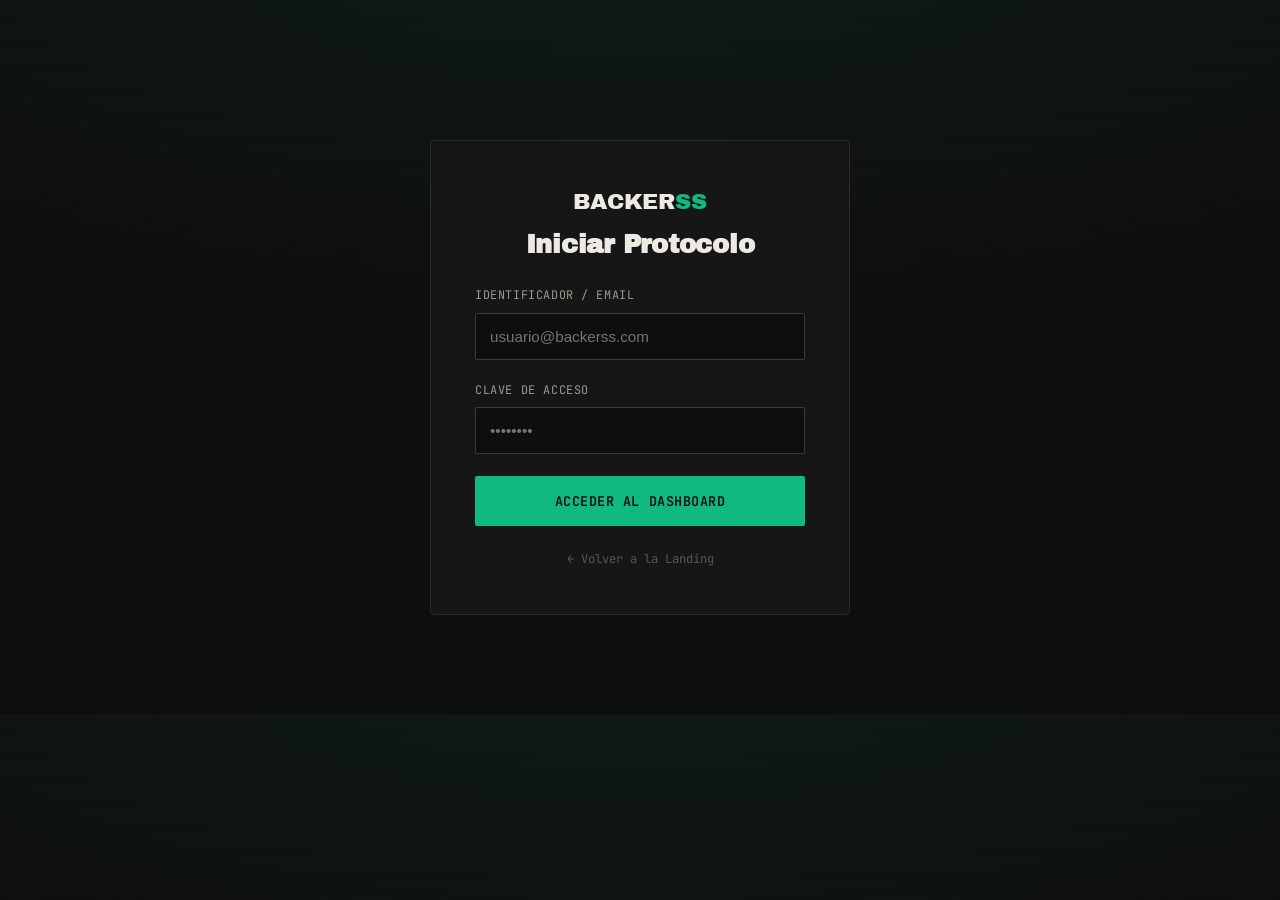
==== auth.html @ 14b5585e "Add files via upload" ====
<!DOCTYPE html>
<html lang="es">
<head>
<meta charset="UTF-8">
<meta name="viewport" content="width=device-width, initial-scale=1.0">
<title>Backerss — Iniciar Protocolo</title>
<link rel="preconnect" href="https://fonts.googleapis.com">
<link rel="preconnect" href="https://fonts.gstatic.com" crossorigin>
<link href="https://fonts.googleapis.com/css2?family=Archivo+Black&family=Archivo:wght@400;500;600;700;800&family=JetBrains+Mono:wght@400;500;600&display=swap" rel="stylesheet">
<link rel="stylesheet" href="styles.css">
</head>
<body>
  <section class="auth-section">
    <div class="auth-container">
      <div class="logo" style="font-size: 1.4rem; margin-bottom: 12px;">BACKER<span class="s">SS</span></div>
      <h2>Iniciar Protocolo</h2>
      <form action="dashboard.html" method="GET" onsubmit="return true;">
        <div class="input-group">
          <label>Identificador / Email</label>
          <input type="email" required placeholder="usuario@backerss.com">
        </div>
        <div class="input-group">
          <label>Clave de Acceso</label>
          <input type="password" required placeholder="••••••••">
        </div>
        <button type="submit" class="btn-primary" style="width: 100%; justify-content: center;">
          Acceder al Dashboard
        </button>
      </form>
      <div>
        <a href="index.html" class="auth-back">← Volver a la Landing</a>
      </div>
    </div>
  </section>
</body>
</html>
---- styles.css ----
/* Backerss Core Variables & UI System */
:root {
  --bg: #0E0E0F;
  --bg-raised: #161616;
  --paper: #161513;
  --ink: #EDEAE3;
  --ink-dim: #9C988D;
  --ink-faint: #5A5750;
  --green: #10B981;
  --green-dim: #064E3B;
  --gold: #C9A227;
  --gold-dim: #4D3F16;
  --line: #2A2926;
  --line-bright: #3D3B36;
}

* { margin: 0; padding: 0; box-sizing: border-box; }
html { scroll-behavior: smooth; }

body {
  background: var(--bg);
  background-image:
    radial-gradient(ellipse 80% 50% at 50% -10%, rgba(16,185,129,0.08), transparent),
    repeating-linear-gradient(0deg, rgba(255,255,255,0.012) 0px, rgba(255,255,255,0.012) 1px, transparent 1px, transparent 3px);
  color: var(--ink);
  font-family: 'Archivo', sans-serif;
  line-height: 1.5;
  overflow-x: hidden;
}

.mono {
  font-family: 'JetBrains Mono', monospace;
  letter-spacing: 0.02em;
}

.eyebrow {
  font-family: 'JetBrains Mono', monospace;
  font-size: 0.72rem;
  letter-spacing: 0.18em;
  text-transform: uppercase;
  color: var(--green);
  display: flex;
  align-items: center;
  gap: 0.6em;
}

.eyebrow::before {
  content: '';
  width: 6px;
  height: 6px;
  background: var(--green);
  border-radius: 50%;
  box-shadow: 0 0 8px var(--green);
  animation: pulse-dot 2s ease-in-out infinite;
}

@keyframes pulse-dot {
  0%, 100% { opacity: 1; }
  50% { opacity: 0.35; }
}

a, button { color: inherit; text-decoration: none; cursor: pointer; }
.wrap { max-width: 1080px; margin: 0 auto; padding: 0 28px; }

/* NAV */
nav {
  position: fixed;
  top: 0; left: 0; right: 0;
  z-index: 50;
  background: rgba(14,14,15,0.82);
  backdrop-filter: blur(10px);
  border-bottom: 1px solid var(--line);
}
nav .wrap {
  display: flex;
  align-items: center;
  justify-content: space-between;
  height: 64px;
}
.logo {
  font-family: 'Archivo Black', sans-serif;
  font-size: 1.05rem;
  letter-spacing: -0.01em;
}
.logo .s { color: var(--green); }
.nav-cta {
  font-family: 'JetBrains Mono', monospace;
  font-size: 0.74rem;
  letter-spacing: 0.04em;
  text-transform: uppercase;
  border: 1px solid var(--line-bright);
  padding: 9px 16px;
  border-radius: 2px;
  background: transparent;
  transition: all 0.2s ease;
}
.nav-cta:hover { border-color: var(--green); color: var(--green); }

/* HERO */
.hero { padding: 168px 0 110px; position: relative; overflow: hidden; }
#financeCanvas { position: absolute; top: 0; left: 0; width: 100%; height: 100%; z-index: 0; pointer-events: none; opacity: 0.55; }
.hero .wrap { position: relative; z-index: 1; }
.hero::after { content: ''; position: absolute; inset: 0; z-index: 0; background: linear-gradient(180deg, transparent 0%, transparent 60%, var(--bg) 100%); pointer-events: none; }
.hero-tag { margin-bottom: 28px; }

h1 { font-family: 'Archivo Black', sans-serif; font-size: clamp(2.6rem, 6.4vw, 4.6rem); line-height: 1.02; letter-spacing: -0.01em; max-width: 920px; }
h1 .strike { position: relative; color: var(--ink-faint); }
h1 .strike::after {
  content: ''; position: absolute; left: -2%; right: -2%; top: 52%; height: 3px; background: var(--green);
  transform: scaleX(0); transform-origin: left; animation: strike-in 0.6s ease-out 0.9s forwards;
}
@keyframes strike-in { to { transform: scaleX(1); } }
h1 .accent { color: var(--gold); }
.hero-sub { margin-top: 26px; font-size: 1.15rem; color: var(--ink-dim); max-width: 600px; line-height: 1.6; }
.hero-actions { margin-top: 42px; display: flex; align-items: center; gap: 24px; flex-wrap: wrap; }

.btn-primary {
  font-family: 'JetBrains Mono', monospace; font-size: 0.84rem; letter-spacing: 0.04em; text-transform: uppercase;
  background: var(--green); color: #0E0E0F; font-weight: 600; padding: 16px 28px; border-radius: 2px;
  display: inline-flex; align-items: center; gap: 10px; border: none; transition: all 0.2s ease;
  box-shadow: 0 0 0 0 rgba(16,185,129,0.4);
}
.btn-primary:hover { transform: translateY(-1px); box-shadow: 0 6px 20px rgba(16,185,129,0.25); }
.btn-primary svg { width: 14px; height: 14px; transition: transform 0.2s ease; }
.btn-primary:hover svg { transform: translateX(3px); }
.hero-meta { font-family: 'JetBrains Mono', monospace; font-size: 0.76rem; color: var(--ink-faint); letter-spacing: 0.02em; }

/* TICKER */
.ticker-band { border-top: 1px solid var(--line); border-bottom: 1px solid var(--line); background: var(--bg-raised); overflow: hidden; white-space: nowrap; padding: 13px 0; }
.ticker-track { display: inline-flex; animation: ticker 32s linear infinite; }
.ticker-track span { font-family: 'JetBrains Mono', monospace; font-size: 0.78rem; color: var(--ink-faint); letter-spacing: 0.05em; padding: 0 2.2em; text-transform: uppercase; }
.ticker-track span.hot { color: var(--green); }
.ticker-track span.gold-mk { color: var(--gold); }
@keyframes ticker { from { transform: translateX(0); } to { transform: translateX(-50%); } }

/* SECTION SHARED */
section { padding: 110px 0; }
.section-line { border-top: 1px solid var(--line); }
.eyebrow-block { margin-bottom: 22px; }
h2 { font-family: 'Archivo Black', sans-serif; font-size: clamp(1.8rem, 3.6vw, 2.6rem); line-height: 1.1; max-width: 760px; letter-spacing: -0.005em; }
.lede { margin-top: 20px; font-size: 1.05rem; color: var(--ink-dim); max-width: 640px; line-height: 1.7; }

/* MANIFIESTO */
.manifest-grid { margin-top: 64px; display: grid; grid-template-columns: 1fr 1fr; gap: 0; border: 1px solid var(--line); }
.manifest-col { padding: 40px; position: relative; }
.manifest-col + .manifest-col { border-left: 1px solid var(--line); }
.manifest-col.trap { background: linear-gradient(180deg, rgba(16,185,129,0.04), transparent); }
.manifest-col.freedom { background: linear-gradient(180deg, rgba(201,162,39,0.05), transparent); }
.manifest-label { font-family: 'JetBrains Mono', monospace; font-size: 0.7rem; letter-spacing: 0.16em; text-transform: uppercase; margin-bottom: 18px; display: block; }
.manifest-col.trap .manifest-label { color: var(--green); }
.manifest-col.freedom .manifest-label { color: var(--gold); }
.manifest-col p { font-size: 1.02rem; color: var(--ink); line-height: 1.65; }
.manifest-col p + p { margin-top: 16px; color: var(--ink-dim); }
.manifest-col .big-num {
  font-family: 'Archivo Black', sans-serif; font-size: 2.2rem; color: var(--ink-faint); margin-bottom: 4px;
  text-decoration: line-through; text-decoration-color: var(--green-dim); text-decoration-thickness: 3px;
}
.manifest-foot { margin-top: 36px; padding: 26px 32px; border: 1px solid var(--line-bright); background: var(--bg-raised); font-size: 1rem; color: var(--ink); line-height: 1.7; }
.manifest-foot strong { color: var(--gold); }

/* BAÑO DE REALIDAD */
.reality { background: var(--bg-raised); border-top: 1px solid var(--line); border-bottom: 1px solid var(--line); position: relative; }
.reality-inner { display: grid; grid-template-columns: 1.1fr 0.9fr; gap: 60px; align-items: center; }
.reality blockquote { font-family: 'Archivo Black', sans-serif; font-size: clamp(1.5rem, 2.6vw, 2.05rem); line-height: 1.32; letter-spacing: -0.005em; }
.reality blockquote .hot-q { color: var(--green); }
.reality-cap { margin-top: 28px; font-size: 1rem; color: var(--ink-dim); line-height: 1.65; border-left: 2px solid var(--gold); padding-left: 18px; }
.reality-side { font-family: 'JetBrains Mono', monospace; font-size: 0.78rem; color: var(--ink-faint); border: 1px solid var(--line-bright); padding: 26px; line-height: 1.9; }
.reality-side .row { display: flex; justify-content: space-between; padding: 8px 0; border-bottom: 1px dashed var(--line); }
.reality-side .row:last-child { border-bottom: none; }
.reality-side .row span:last-child { color: var(--ink); }
.reality-side .row.flag span:last-child { color: var(--green); }

/* CURIOSITY HOOK */
.hook { text-align: center; }
.hook h2 { margin: 0 auto; max-width: 720px; }
.hook .lede { margin: 20px auto 0; text-align: center; }
.flow-visual { margin: 70px auto 0; max-width: 760px; position: relative; height: 96px; }
.flow-track { position: absolute; top: 50%; left: 0; right: 0; height: 2px; background: var(--line-bright); transform: translateY(-50%); }
.flow-fill { position: absolute; top: 50%; left: 0; height: 2px; background: linear-gradient(90deg, var(--green), var(--gold)); transform: translateY(-50%); width: 0%; animation: fill-flow 3.4s ease-in-out infinite; }
@keyframes fill-flow { 0% { width: 0%; } 35% { width: 100%; } 65% { width: 100%; } 100% { width: 0%; } }
.flow-node { position: absolute; top: 50%; transform: translate(-50%, -50%); width: 14px; height: 14px; border-radius: 50%; background: var(--bg); border: 2px solid var(--line-bright); z-index: 2; }
.flow-node.n1 { left: 4%; border-color: var(--green); }
.flow-node.n2 { left: 50%; border-color: var(--gold); }
.flow-node.n3 { left: 96%; border-color: var(--gold); }
.flow-label { position: absolute; top: calc(50% + 22px); transform: translateX(-50%); font-family: 'JetBrains Mono', monospace; font-size: 0.72rem; color: var(--ink-faint); white-space: nowrap; }
.flow-label.l1 { left: 4%; }
.flow-label.l2 { left: 50%; }
.flow-label.l3 { left: 96%; }
.hook-note { margin-top: 56px; font-family: 'JetBrains Mono', monospace; font-size: 0.82rem; color: var(--ink-faint); max-width: 480px; margin-left: auto; margin-right: auto; line-height: 1.8; }
.hook-note .reveal-tag { color: var(--green); border: 1px solid var(--green-dim); padding: 2px 8px; border-radius: 2px; font-size: 0.72rem; margin-right: 8px; }

/* CICLOS */
.ciclos-head { text-align: left; }
.ciclos { margin-top: 60px; display: flex; flex-direction: column; }
.ciclo { display: grid; grid-template-columns: 90px 1fr auto; gap: 32px; align-items: start; padding: 38px 0; border-top: 1px solid var(--line); position: relative; }
.ciclo:last-child { border-bottom: 1px solid var(--line); }
.ciclo-num { font-family: 'Archivo Black', sans-serif; font-size: 2.6rem; color: var(--line-bright); line-height: 1; }
.ciclo.is-active .ciclo-num { color: var(--green); }
.ciclo-body h3 { font-family: 'Archivo', sans-serif; font-weight: 800; font-size: 1.32rem; letter-spacing: -0.005em; }
.ciclo-body p { margin-top: 10px; color: var(--ink-dim); font-size: 0.98rem; line-height: 1.65; max-width: 480px; }
.ciclo-status { text-align: right; align-self: center; }
.status-pill { font-family: 'JetBrains Mono', monospace; font-size: 0.7rem; letter-spacing: 0.08em; text-transform: uppercase; padding: 6px 12px; border-radius: 2px; white-space: nowrap; display: inline-block; }
.status-pill.entry { background: rgba(16,185,129,0.12); color: var(--green); border: 1px solid var(--green-dim); }
.status-pill.locked { background: rgba(201,162,39,0.08); color: var(--gold); border: 1px solid var(--gold-dim); }

/* FINAL CTA */
.final-cta { text-align: center; background: var(--bg-raised); border-top: 1px solid var(--line); position: relative; overflow: hidden; }
.final-cta::before { content: ''; position: absolute; top: -50%; left: 50%; width: 800px; height: 800px; background: radial-gradient(circle, rgba(16,185,129,0.10), transparent 70%); transform: translateX(-50%); pointer-events: none; }
.final-cta .wrap { position: relative; z-index: 1; }
.final-cta h2 { margin: 0 auto; max-width: 620px; }
.final-cta .lede { margin: 18px auto 0; text-align: center; }
.final-cta .hero-actions { justify-content: center; margin-top: 40px; }

/* AUTHENTICATION */
.auth-section { padding: 140px 0 100px; }
.auth-container { max-width: 420px; margin: 0 auto; background: var(--bg-raised); border: 1px solid var(--line); padding: 44px; border-radius: 4px; text-align: center; }
.auth-container h2 { font-family: 'Archivo Black', sans-serif; font-size: 1.6rem; margin-bottom: 28px; letter-spacing: -0.01em; }
.input-group { margin-bottom: 22px; text-align: left; }
.input-group label { display: block; font-family: 'JetBrains Mono', monospace; font-size: 0.74rem; color: var(--ink-dim); margin-bottom: 8px; text-transform: uppercase; letter-spacing: 0.05em; }
.input-group input { width: 100%; padding: 14px; background: var(--bg); border: 1px solid var(--line-bright); border-radius: 2px; color: var(--ink); font-size: 0.95rem; }
.input-group input:focus { border-color: var(--green); outline: none; }
.auth-back { font-family: 'JetBrains Mono', monospace; font-size: 0.76rem; color: var(--ink-faint); margin-top: 24px; display: inline-block; background: transparent; border: none; transition: color 0.2s; }
.auth-back:hover { color: var(--green); }

/* APP DASHBOARD MÓVIL */
.app-layout { max-width: 440px; margin: 40px auto; background: #09090A; min-height: 840px; border: 1px solid var(--line-bright); border-radius: 8px; padding-bottom: 80px; position: relative; box-shadow: 0 24px 70px rgba(0,0,0,0.8); overflow: hidden; }
.app-header { background: var(--bg-raised); padding: 18px 24px; border-bottom: 1px solid var(--line); display: flex; justify-content: space-between; align-items: center; }
.timer-banner { background: rgba(16,185,129,0.06); border-bottom: 1px solid rgba(16,185,129,0.15); padding: 11px; text-align: center; font-family: 'JetBrains Mono', monospace; font-size: 0.74rem; font-weight: bold; color: var(--green); letter-spacing: 0.04em; }
.app-content { padding: 24px; }
.motor-container { display: flex; flex-direction: column; align-items: center; margin: 24px 0; }
.motor-outer { width: 170px; height: 170px; border-radius: 50%; border: 2px dashed var(--gold); display: flex; justify-content: center; align-items: center; position: relative; animation: spin 25s linear infinite; }
.motor-inner { width: 134px; height: 134px; border-radius: 50%; background: var(--bg-raised); border: 1px solid var(--line-bright); display: flex; justify-content: center; align-items: center; position: absolute; animation: reverse-spin 25s linear infinite; }
.motor-number { font-family: 'Archivo Black', sans-serif; font-size: 3.2rem; color: var(--ink); text-shadow: 0 0 20px rgba(201,162,39,0.4); }
@keyframes spin { from { transform: rotate(0deg); } to { transform: rotate(360deg); } }
@keyframes reverse-spin { from { transform: rotate(360deg); } to { transform: rotate(0deg); } }

.constelacion { background: var(--bg-raised); border: 1px solid var(--line); border-radius: 4px; padding: 22px; margin-top: 24px; }
.constelacion-header { display: flex; justify-content: space-between; font-family: 'JetBrains Mono', monospace; font-size: 0.76rem; margin-bottom: 18px; color: var(--ink-dim); }
.backers-grid { display: flex; flex-wrap: wrap; gap: 12px; min-height: 48px; align-items: center; }
.backer-bubble { width: 44px; height: 44px; border-radius: 50%; background: var(--bg); border: 2px solid var(--gold); display: flex; justify-content: center; align-items: center; font-family: 'JetBrains Mono', monospace; font-weight: bold; font-size: 0.82rem; color: var(--gold); animation: pulse-bubble 1.5s ease-out; }
@keyframes pulse-bubble { 0% { transform: scale(0.6); border-color: var(--green); } 100% { transform: scale(1); border-color: var(--gold); } }

.nav-bar { position: absolute; bottom: 0; left: 0; right: 0; background: var(--bg-raised); border-top: 1px solid var(--line); display: flex; justify-content: space-around; padding: 12px 0; z-index: 10; }
.nav-item { color: var(--ink-faint); display: flex; flex-direction: column; align-items: center; font-size: 0.72rem; font-family: 'JetBrains Mono', monospace; background: none; border: none; outline: none; }
.nav-item.active { color: var(--gold); }
.nav-item svg { margin-bottom: 4px; width: 18px; height: 18px; }

.vaca-box { background: var(--bg-raised); border: 1px solid var(--line); padding: 26px; border-radius: 4px; margin-bottom: 22px; text-align: center; }
.vaca-amount { font-family: 'Archivo Black', sans-serif; font-size: 2.2rem; margin: 10px 0; color: var(--ink); }
.feed-item { display: flex; justify-content: space-between; padding: 14px 4px; border-bottom: 1px dashed var(--line); font-family: 'JetBrains Mono', monospace; font-size: 0.8rem; }
.feed-item .amount { font-weight: bold; color: var(--gold); }
.tool-card { background: var(--bg-raised); border: 1px solid var(--line); padding: 20px; border-radius: 4px; margin-bottom: 16px; }
.tool-card h4 { font-family: 'Archivo', sans-serif; font-weight: 700; font-size: 1.05rem; display: flex; align-items: center; gap: 8px; }
.code-box { background: var(--bg); padding: 12px; border-radius: 2px; font-family: 'JetBrains Mono', monospace; font-size: 0.78rem; border: 1px solid var(--line); margin: 12px 0; max-height: 110px; overflow-y: auto; white-space: pre-wrap; color: var(--ink-dim); }

footer { padding: 36px 0; border-top: 1px solid var(--line); }
footer .wrap { display: flex; justify-content: space-between; align-items: center; flex-wrap: wrap; gap: 12px; }
footer .mono { font-size: 0.74rem; color: var(--ink-faint); }

@media (max-width: 760px) {
  .manifest-grid { grid-template-columns: 1fr; }
  .manifest-col + .manifest-col { border-left: none; border-top: 1px solid var(--line); }
  .reality-inner { grid-template-columns: 1fr; gap: 40px; }
  .ciclo { grid-template-columns: 56px 1fr; }
  .ciclo-status { grid-column: 1 / -1; text-align: left; margin-top: 4px; }
  .ciclo-num { font-size: 1.9rem; }
  section { padding: 76px 0; }
  .hero { padding: 130px 0 70px; }
  .flow-visual { display: none; }
  .app-layout { margin: 10px auto; border-radius: 0; border: none; }
}
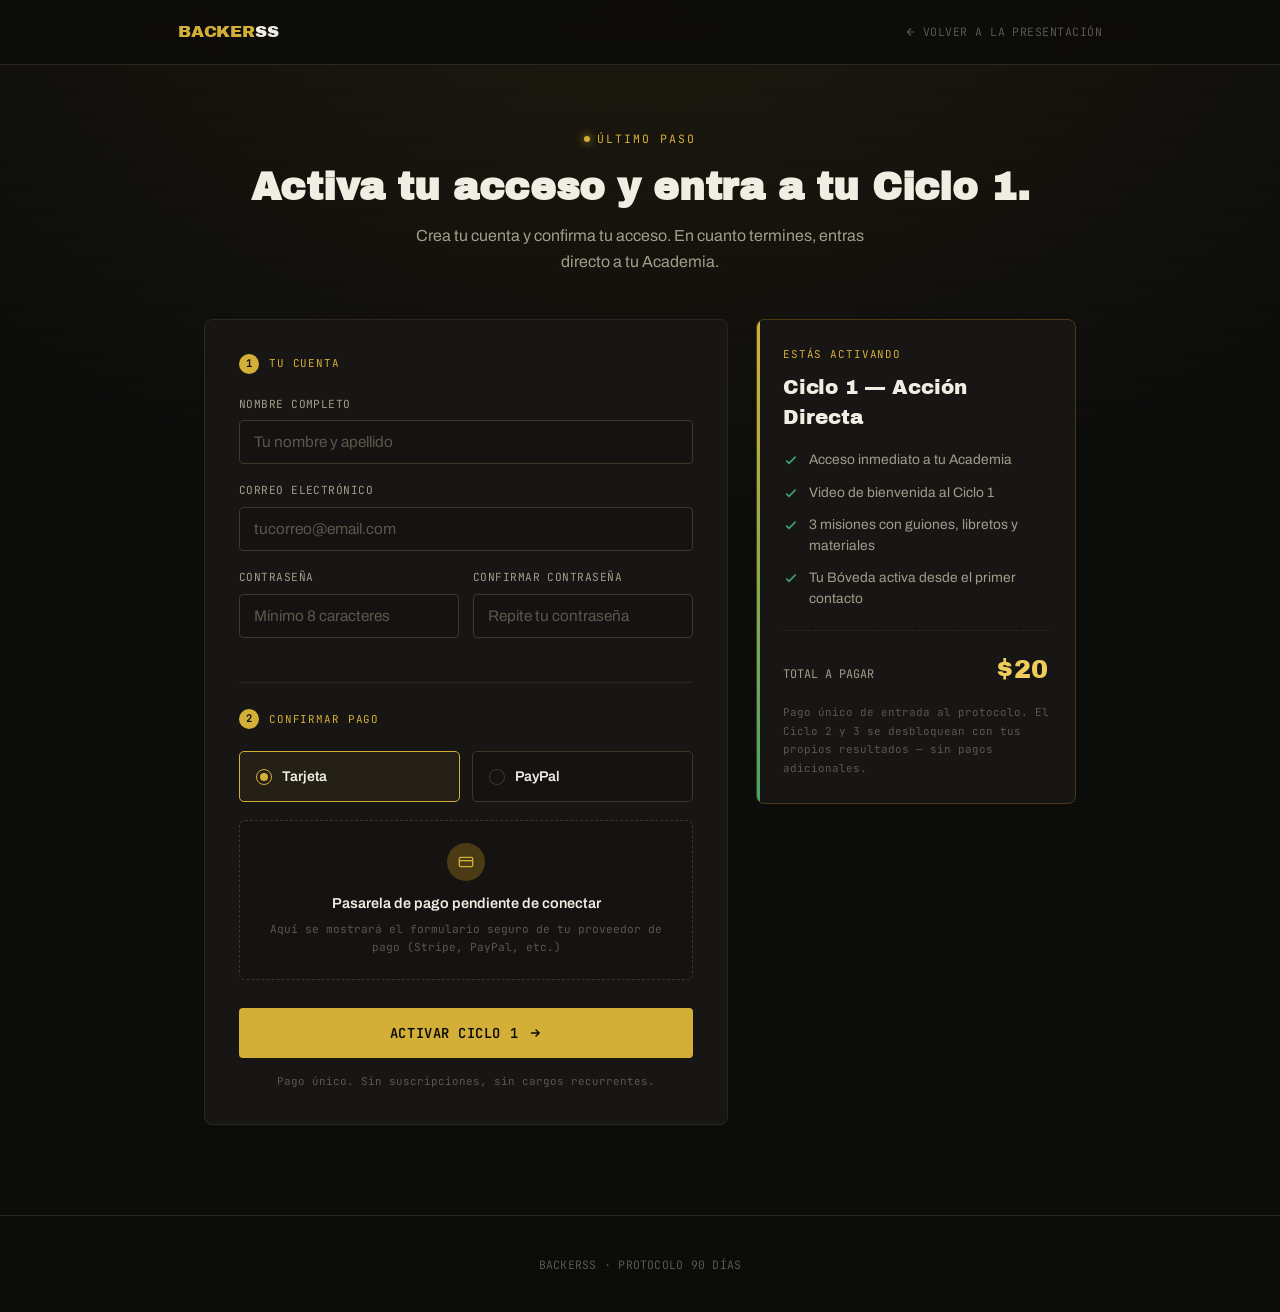
==== commit 82ab6954: "Update auth.html" ====
--- a/auth.html
+++ b/auth.html
@@ -3,34 +3,521 @@
 <head>
 <meta charset="UTF-8">
 <meta name="viewport" content="width=device-width, initial-scale=1.0">
-<title>Backerss — Iniciar Protocolo</title>
+<title>Backerss — Activar Ciclo 1</title>
 <link rel="preconnect" href="https://fonts.googleapis.com">
 <link rel="preconnect" href="https://fonts.gstatic.com" crossorigin>
 <link href="https://fonts.googleapis.com/css2?family=Archivo+Black&family=Archivo:wght@400;500;600;700;800&family=JetBrains+Mono:wght@400;500;600&display=swap" rel="stylesheet">
-<link rel="stylesheet" href="styles.css">
+<style>
+  :root {
+    --bg: #0B0B0A;
+    --bg-raised: #141312;
+    --bg-card: #171614;
+    --ink: #F1EDE2;
+    --ink-dim: #A39C8A;
+    --ink-faint: #5C574A;
+    --gold: #D4AF37;
+    --gold-bright: #F0CC5B;
+    --gold-dim: #4A3B14;
+    --green: #3FA66A;
+    --green-dim: #1E4A30;
+    --red: #C0463C;
+    --line: #2A2722;
+    --line-bright: #3D3829;
+  }
+
+  * { margin: 0; padding: 0; box-sizing: border-box; }
+
+  body {
+    background: var(--bg);
+    background-image:
+      radial-gradient(ellipse 70% 45% at 50% -5%, rgba(212,175,55,0.09), transparent),
+      repeating-linear-gradient(0deg, rgba(255,255,255,0.012) 0px, rgba(255,255,255,0.012) 1px, transparent 1px, transparent 3px);
+    color: var(--ink);
+    font-family: 'Archivo', sans-serif;
+    line-height: 1.5;
+    min-height: 100vh;
+  }
+
+  .mono { font-family: 'JetBrains Mono', monospace; letter-spacing: 0.02em; }
+  a { color: inherit; text-decoration: none; }
+  button, input { font-family: inherit; }
+
+  /* ---------- NAV ---------- */
+  nav {
+    position: fixed; top: 0; left: 0; right: 0; z-index: 50;
+    background: rgba(11,11,10,0.85);
+    backdrop-filter: blur(10px);
+    border-bottom: 1px solid var(--line);
+  }
+  nav .wrap {
+    max-width: 980px; margin: 0 auto; padding: 0 28px;
+    display: flex; align-items: center; justify-content: space-between; height: 64px;
+  }
+  .logo { font-family: 'Archivo Black', sans-serif; font-size: 1.05rem; letter-spacing: -0.01em; color: var(--gold); }
+  .logo .s { color: var(--ink); }
+  .nav-back {
+    font-family: 'JetBrains Mono', monospace;
+    font-size: 0.72rem; letter-spacing: 0.04em; text-transform: uppercase;
+    color: var(--ink-faint);
+    display: flex; align-items: center; gap: 6px;
+    transition: color 0.2s ease;
+  }
+  .nav-back:hover { color: var(--gold); }
+  .nav-back svg { width: 12px; height: 12px; }
+
+  /* ---------- MAIN LAYOUT ---------- */
+  main {
+    max-width: 920px;
+    margin: 0 auto;
+    padding: 130px 24px 90px;
+  }
+
+  .page-head { text-align: center; margin-bottom: 44px; }
+  .eyebrow {
+    font-family: 'JetBrains Mono', monospace;
+    font-size: 0.72rem; letter-spacing: 0.18em; text-transform: uppercase;
+    color: var(--gold);
+    display: flex; align-items: center; justify-content: center; gap: 0.6em;
+    margin-bottom: 18px;
+  }
+  .eyebrow::before {
+    content: ''; width: 6px; height: 6px; background: var(--gold); border-radius: 50%;
+    box-shadow: 0 0 8px var(--gold); animation: pulse-dot 2s ease-in-out infinite;
+  }
+  @keyframes pulse-dot { 0%, 100% { opacity: 1; } 50% { opacity: 0.35; } }
+
+  h1 {
+    font-family: 'Archivo Black', sans-serif;
+    font-size: clamp(1.7rem, 3.6vw, 2.4rem);
+    line-height: 1.15;
+    letter-spacing: -0.005em;
+  }
+  .page-sub { margin-top: 14px; color: var(--ink-dim); font-size: 1rem; max-width: 480px; margin-left: auto; margin-right: auto; line-height: 1.6; }
+
+  /* ---------- LAYOUT GRID ---------- */
+  .auth-grid {
+    display: grid;
+    grid-template-columns: 1fr 320px;
+    gap: 28px;
+    align-items: start;
+  }
+
+  /* ---------- FORM CARD ---------- */
+  .form-card {
+    background: var(--bg-card);
+    border: 1px solid var(--line);
+    border-radius: 8px;
+    padding: 34px;
+  }
+
+  .step-label {
+    font-family: 'JetBrains Mono', monospace;
+    font-size: 0.68rem;
+    color: var(--gold);
+    text-transform: uppercase;
+    letter-spacing: 0.08em;
+    display: flex;
+    align-items: center;
+    gap: 10px;
+    margin-bottom: 22px;
+  }
+  .step-label .num {
+    width: 20px; height: 20px;
+    border-radius: 50%;
+    background: var(--gold);
+    color: #0B0B0A;
+    display: flex; align-items: center; justify-content: center;
+    font-weight: 700;
+    font-size: 0.66rem;
+  }
+
+  .field-group { margin-bottom: 18px; }
+  .field-label {
+    display: block;
+    font-family: 'JetBrains Mono', monospace;
+    font-size: 0.7rem;
+    color: var(--ink-dim);
+    text-transform: uppercase;
+    letter-spacing: 0.04em;
+    margin-bottom: 8px;
+  }
+  .field-input {
+    width: 100%;
+    background: var(--bg-raised);
+    border: 1px solid var(--line-bright);
+    border-radius: 4px;
+    padding: 13px 14px;
+    color: var(--ink);
+    font-size: 0.96rem;
+    transition: border-color 0.2s ease;
+  }
+  .field-input::placeholder { color: var(--ink-faint); }
+  .field-input:focus {
+    outline: none;
+    border-color: var(--gold);
+  }
+  .field-input.invalid { border-color: var(--red); }
+  .field-hint {
+    margin-top: 6px;
+    font-family: 'JetBrains Mono', monospace;
+    font-size: 0.68rem;
+    color: var(--ink-faint);
+  }
+  .field-hint.error { color: var(--red); }
+
+  .field-row { display: grid; grid-template-columns: 1fr 1fr; gap: 14px; }
+
+  .divider-soft {
+    margin: 26px 0;
+    border-top: 1px solid var(--line);
+  }
+
+  /* ---------- PAYMENT BLOCK ---------- */
+  .pay-options {
+    display: grid;
+    grid-template-columns: 1fr 1fr;
+    gap: 12px;
+    margin-bottom: 18px;
+  }
+  .pay-option {
+    border: 1px solid var(--line-bright);
+    background: var(--bg-raised);
+    border-radius: 5px;
+    padding: 14px 16px;
+    cursor: pointer;
+    transition: all 0.18s ease;
+    display: flex;
+    align-items: center;
+    gap: 10px;
+  }
+  .pay-option.is-selected {
+    border-color: var(--gold);
+    background: rgba(212,175,55,0.07);
+  }
+  .pay-option .po-dot {
+    width: 16px; height: 16px;
+    border-radius: 50%;
+    border: 1.5px solid var(--line-bright);
+    flex-shrink: 0;
+    position: relative;
+  }
+  .pay-option.is-selected .po-dot { border-color: var(--gold); }
+  .pay-option.is-selected .po-dot::after {
+    content: '';
+    position: absolute;
+    inset: 3px;
+    border-radius: 50%;
+    background: var(--gold);
+  }
+  .po-label { font-size: 0.88rem; font-weight: 600; }
+
+  .pay-placeholder {
+    border: 1px dashed var(--line-bright);
+    background: var(--bg-raised);
+    border-radius: 6px;
+    padding: 22px;
+    text-align: center;
+  }
+  .pay-placeholder .pp-icon {
+    width: 38px; height: 38px;
+    border-radius: 50%;
+    background: var(--gold-dim);
+    display: flex; align-items: center; justify-content: center;
+    margin: 0 auto 12px;
+  }
+  .pay-placeholder .pp-icon svg { width: 16px; height: 16px; color: var(--gold); }
+  .pay-placeholder .pp-title { font-size: 0.9rem; font-weight: 600; color: var(--ink); }
+  .pay-placeholder .pp-sub { margin-top: 6px; font-family: 'JetBrains Mono', monospace; font-size: 0.7rem; color: var(--ink-faint); line-height: 1.6; }
+
+  /* ---------- SUBMIT ---------- */
+  .form-foot {
+    margin-top: 28px;
+  }
+  .btn-submit {
+    width: 100%;
+    font-family: 'JetBrains Mono', monospace;
+    font-size: 0.86rem; letter-spacing: 0.04em; text-transform: uppercase;
+    background: var(--gold);
+    color: #0B0B0A;
+    font-weight: 600;
+    padding: 16px 0;
+    border-radius: 4px;
+    border: none;
+    cursor: pointer;
+    display: flex; align-items: center; justify-content: center; gap: 10px;
+    transition: all 0.2s ease;
+  }
+  .btn-submit:hover { transform: translateY(-1px); box-shadow: 0 8px 24px rgba(212,175,55,0.25); }
+  .btn-submit svg { width: 14px; height: 14px; }
+
+  .form-fine {
+    margin-top: 14px;
+    text-align: center;
+    font-family: 'JetBrains Mono', monospace;
+    font-size: 0.68rem;
+    color: var(--ink-faint);
+    line-height: 1.7;
+  }
+
+  /* ---------- SUMMARY SIDEBAR ---------- */
+  .summary-card {
+    background: var(--bg-card);
+    border: 1px solid var(--gold-dim);
+    border-radius: 8px;
+    padding: 26px;
+    position: relative;
+    overflow: hidden;
+  }
+  .summary-card::before {
+    content: '';
+    position: absolute; top: 0; left: 0; bottom: 0; width: 3px;
+    background: linear-gradient(180deg, var(--gold), var(--green));
+  }
+  .summary-tag {
+    font-family: 'JetBrains Mono', monospace;
+    font-size: 0.68rem;
+    color: var(--gold);
+    text-transform: uppercase;
+    letter-spacing: 0.08em;
+  }
+  .summary-title {
+    margin-top: 10px;
+    font-family: 'Archivo Black', sans-serif;
+    font-size: 1.25rem;
+  }
+  .summary-list { margin-top: 18px; display: flex; flex-direction: column; gap: 12px; }
+  .summary-item { display: flex; align-items: flex-start; gap: 10px; }
+  .si-icon {
+    width: 16px; height: 16px;
+    color: var(--green);
+    flex-shrink: 0;
+    margin-top: 2px;
+  }
+  .si-text { font-size: 0.86rem; color: var(--ink-dim); line-height: 1.5; }
+
+  .summary-divider { margin: 20px 0; border-top: 1px dashed var(--line); }
+
+  .summary-price-row {
+    display: flex;
+    align-items: baseline;
+    justify-content: space-between;
+  }
+  .sp-label { font-family: 'JetBrains Mono', monospace; font-size: 0.74rem; color: var(--ink-dim); text-transform: uppercase; }
+  .sp-amount { font-family: 'Archivo Black', sans-serif; font-size: 1.6rem; color: var(--gold-bright); }
+
+  .summary-note {
+    margin-top: 14px;
+    font-family: 'JetBrains Mono', monospace;
+    font-size: 0.68rem;
+    color: var(--ink-faint);
+    line-height: 1.7;
+  }
+
+  footer {
+    padding: 36px 28px;
+    border-top: 1px solid var(--line);
+    text-align: center;
+  }
+  footer .mono { font-size: 0.72rem; color: var(--ink-faint); }
+
+  @media (max-width: 760px) {
+    .auth-grid { grid-template-columns: 1fr; }
+    .summary-card { order: -1; }
+    main { padding: 110px 18px 70px; }
+    .form-card { padding: 26px 22px; }
+    .field-row { grid-template-columns: 1fr; }
+    .pay-options { grid-template-columns: 1fr; }
+  }
+
+  @media (prefers-reduced-motion: reduce) {
+    .eyebrow::before { animation: none !important; }
+  }
+
+  :focus-visible { outline: 2px solid var(--gold); outline-offset: 3px; }
+</style>
 </head>
 <body>
-  <section class="auth-section">
-    <div class="auth-container">
-      <div class="logo" style="font-size: 1.4rem; margin-bottom: 12px;">BACKER<span class="s">SS</span></div>
-      <h2>Iniciar Protocolo</h2>
-      <form action="dashboard.html" method="GET" onsubmit="return true;">
-        <div class="input-group">
-          <label>Identificador / Email</label>
-          <input type="email" required placeholder="usuario@backerss.com">
-        </div>
-        <div class="input-group">
-          <label>Clave de Acceso</label>
-          <input type="password" required placeholder="••••••••">
-        </div>
-        <button type="submit" class="btn-primary" style="width: 100%; justify-content: center;">
-          Acceder al Dashboard
+
+<nav>
+  <div class="wrap">
+    <div class="logo">BACKER<span class="s">SS</span></div>
+    <a href="presentacion.html" class="nav-back">
+      <svg viewBox="0 0 24 24" fill="none" stroke="currentColor" stroke-width="2.4"><path d="M19 12H5M12 19l-7-7 7-7"/></svg>
+      Volver a la presentación
+    </a>
+  </div>
+</nav>
+
+<main>
+  <div class="page-head">
+    <div class="eyebrow">Último paso</div>
+    <h1>Activa tu acceso y entra a tu Ciclo 1.</h1>
+    <p class="page-sub">Crea tu cuenta y confirma tu acceso. En cuanto termines, entras directo a tu Academia.</p>
+  </div>
+
+  <form class="auth-grid" id="authForm">
+    <div class="form-card">
+      <div class="step-label"><span class="num">1</span> TU CUENTA</div>
+
+      <div class="field-group">
+        <label class="field-label" for="fullName">Nombre completo</label>
+        <input class="field-input" type="text" id="fullName" name="fullName" placeholder="Tu nombre y apellido" required>
+      </div>
+
+      <div class="field-group">
+        <label class="field-label" for="email">Correo electrónico</label>
+        <input class="field-input" type="email" id="email" name="email" placeholder="tucorreo@email.com" required>
+      </div>
+
+      <div class="field-row">
+        <div class="field-group">
+          <label class="field-label" for="password">Contraseña</label>
+          <input class="field-input" type="password" id="password" name="password" placeholder="Mínimo 8 caracteres" minlength="8" required>
+        </div>
+        <div class="field-group">
+          <label class="field-label" for="passwordConfirm">Confirmar contraseña</label>
+          <input class="field-input" type="password" id="passwordConfirm" name="passwordConfirm" placeholder="Repite tu contraseña" minlength="8" required>
+          <div class="field-hint error" id="passwordMismatchHint" style="display:none;">Las contraseñas no coinciden</div>
+        </div>
+      </div>
+
+      <div class="divider-soft"></div>
+
+      <div class="step-label"><span class="num">2</span> CONFIRMAR PAGO</div>
+
+      <div class="pay-options">
+        <div class="pay-option is-selected" data-method="card">
+          <span class="po-dot"></span>
+          <span class="po-label">Tarjeta</span>
+        </div>
+        <div class="pay-option" data-method="paypal">
+          <span class="po-dot"></span>
+          <span class="po-label">PayPal</span>
+        </div>
+      </div>
+
+      <!--
+        INSTRUCCIONES PARA CONECTAR PASARELA DE PAGO REAL:
+
+        Cuando elijas tu proveedor (Stripe, PayPal, etc.), reemplaza el div
+        .pay-placeholder de abajo por el widget/checkout embebido correspondiente.
+
+        Ejemplo con Stripe Elements (requiere stripe.js cargado):
+        <div id="card-element"></div>
+
+        Ejemplo con PayPal Buttons SDK:
+        <div id="paypal-button-container"></div>
+
+        El monto a cobrar es el de .sp-amount en el panel lateral — mantenlo
+        sincronizado con lo que configures en tu proveedor de pago.
+      -->
+      <div class="pay-placeholder" id="payPlaceholder">
+        <span class="pp-icon">
+          <svg viewBox="0 0 24 24" fill="none" stroke="currentColor" stroke-width="2"><rect x="2" y="5" width="20" height="14" rx="2"/><path d="M2 10h20"/></svg>
+        </span>
+        <div class="pp-title">Pasarela de pago pendiente de conectar</div>
+        <div class="pp-sub">Aquí se mostrará el formulario seguro de tu proveedor de pago (Stripe, PayPal, etc.)</div>
+      </div>
+
+      <div class="form-foot">
+        <button type="submit" class="btn-submit" id="submitBtn">
+          Activar Ciclo 1
+          <svg viewBox="0 0 24 24" fill="none" stroke="currentColor" stroke-width="2.4"><path d="M5 12h14M13 6l6 6-6 6"/></svg>
         </button>
-      </form>
-      <div>
-        <a href="index.html" class="auth-back">← Volver a la Landing</a>
+        <p class="form-fine">Pago único. Sin suscripciones, sin cargos recurrentes.</p>
       </div>
     </div>
-  </section>
+
+    <aside class="summary-card">
+      <div class="summary-tag">Estás activando</div>
+      <div class="summary-title">Ciclo 1 — Acción Directa</div>
+
+      <div class="summary-list">
+        <div class="summary-item">
+          <svg class="si-icon" viewBox="0 0 24 24" fill="none" stroke="currentColor" stroke-width="2.4"><path d="M5 13l4 4L19 7"/></svg>
+          <span class="si-text">Acceso inmediato a tu Academia</span>
+        </div>
+        <div class="summary-item">
+          <svg class="si-icon" viewBox="0 0 24 24" fill="none" stroke="currentColor" stroke-width="2.4"><path d="M5 13l4 4L19 7"/></svg>
+          <span class="si-text">Video de bienvenida al Ciclo 1</span>
+        </div>
+        <div class="summary-item">
+          <svg class="si-icon" viewBox="0 0 24 24" fill="none" stroke="currentColor" stroke-width="2.4"><path d="M5 13l4 4L19 7"/></svg>
+          <span class="si-text">3 misiones con guiones, libretos y materiales</span>
+        </div>
+        <div class="summary-item">
+          <svg class="si-icon" viewBox="0 0 24 24" fill="none" stroke="currentColor" stroke-width="2.4"><path d="M5 13l4 4L19 7"/></svg>
+          <span class="si-text">Tu Bóveda activa desde el primer contacto</span>
+        </div>
+      </div>
+
+      <div class="summary-divider"></div>
+
+      <div class="summary-price-row">
+        <span class="sp-label">Total a pagar</span>
+        <span class="sp-amount mono">$20</span>
+      </div>
+      <p class="summary-note">Pago único de entrada al protocolo. El Ciclo 2 y 3 se desbloquean con tus propios resultados — sin pagos adicionales.</p>
+    </aside>
+  </form>
+</main>
+
+<footer>
+  <span class="mono">BACKERSS · PROTOCOLO 90 DÍAS</span>
+</footer>
+
+<script>
+(function () {
+  var form = document.getElementById('authForm');
+  var password = document.getElementById('password');
+  var passwordConfirm = document.getElementById('passwordConfirm');
+  var mismatchHint = document.getElementById('passwordMismatchHint');
+  var payOptions = document.querySelectorAll('.pay-option');
+
+  // Payment method selector (visual only for now)
+  payOptions.forEach(function (opt) {
+    opt.addEventListener('click', function () {
+      payOptions.forEach(function (o) { o.classList.remove('is-selected'); });
+      opt.classList.add('is-selected');
+    });
+  });
+
+  function checkPasswordsMatch() {
+    if (passwordConfirm.value && password.value !== passwordConfirm.value) {
+      passwordConfirm.classList.add('invalid');
+      mismatchHint.style.display = 'block';
+      return false;
+    }
+    passwordConfirm.classList.remove('invalid');
+    mismatchHint.style.display = 'none';
+    return true;
+  }
+
+  password.addEventListener('input', checkPasswordsMatch);
+  passwordConfirm.addEventListener('input', checkPasswordsMatch);
+
+  form.addEventListener('submit', function (e) {
+    e.preventDefault();
+
+    if (!checkPasswordsMatch()) {
+      passwordConfirm.focus();
+      return;
+    }
+
+    /*
+      INTEGRACIÓN PENDIENTE:
+      Aquí es donde, una vez conectado el backend (Supabase Auth + pasarela
+      de pago), se debe:
+        1. Crear el usuario (correo + contraseña) en Supabase.
+        2. Procesar el pago a través del proveedor elegido.
+        3. Solo si el pago es exitoso, redirigir a dashboard.html.
+
+      Por ahora, mientras se construye esa integración, el formulario
+      simplemente simula el registro y avanza directo al dashboard.
+    */
+    window.location.href = 'dashboard.html';
+  });
+})();
+</script>
 </body>
 </html>
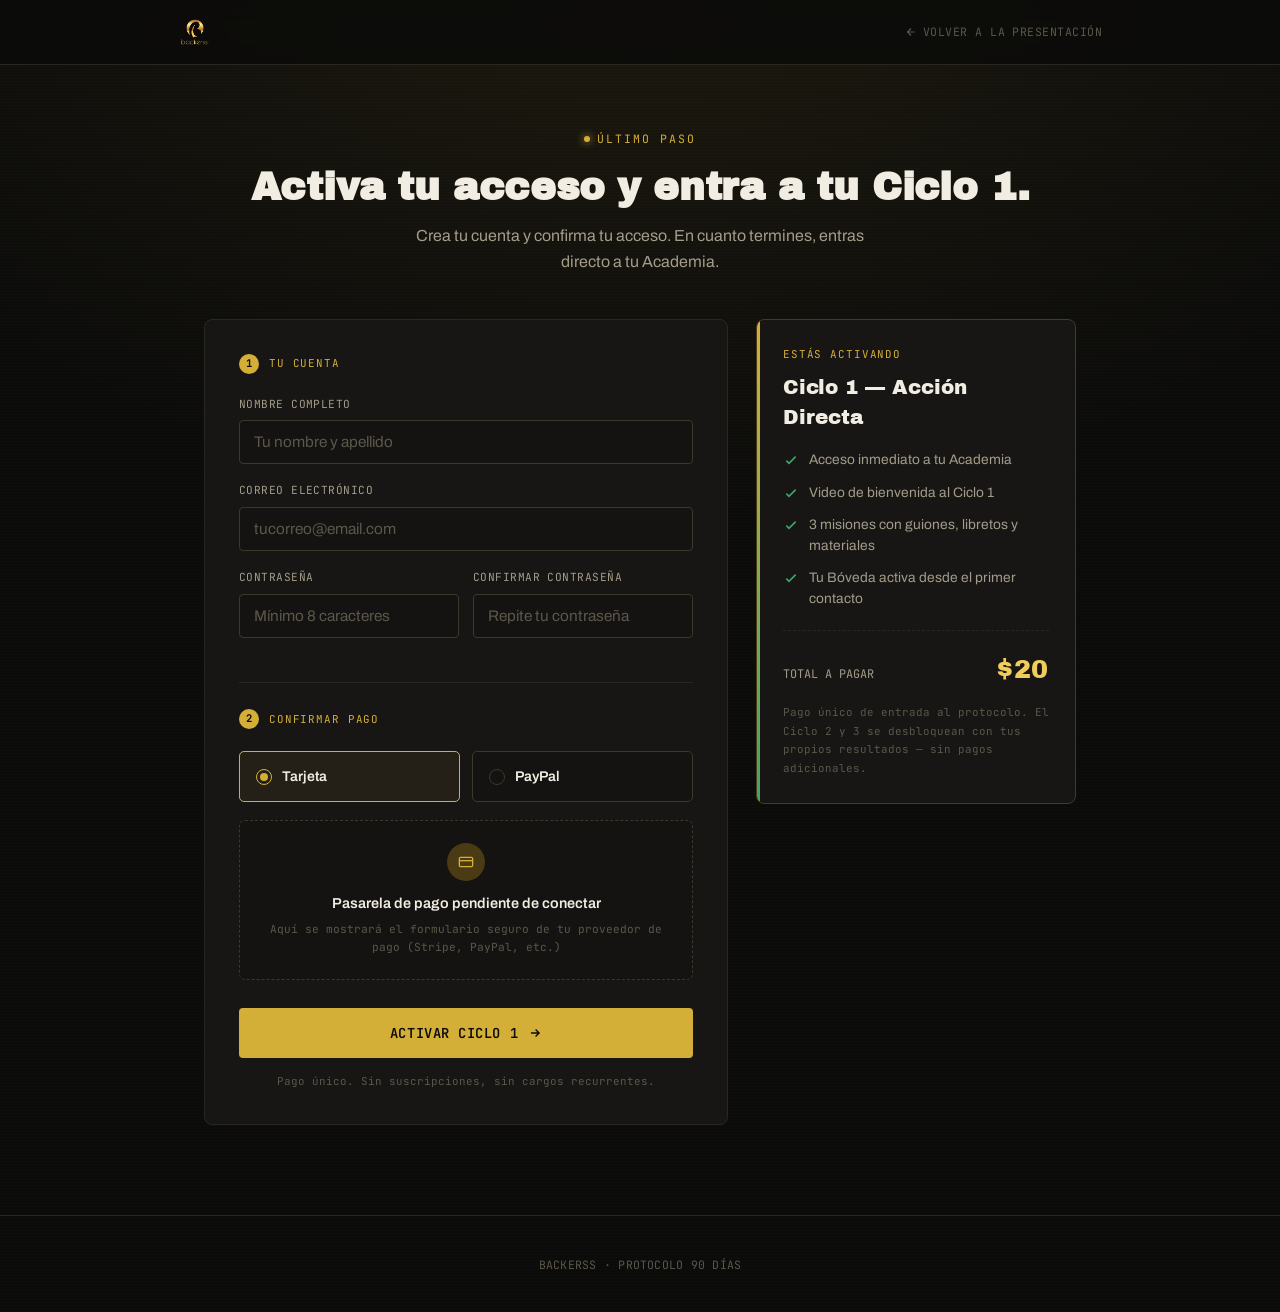
==== commit 1bc15f2f: "Update auth.html" ====
--- a/auth.html
+++ b/auth.html
@@ -4,6 +4,7 @@
 <meta charset="UTF-8">
 <meta name="viewport" content="width=device-width, initial-scale=1.0">
 <title>Backerss — Activar Ciclo 1</title>
+<link rel="icon" type="image/png" href="favicon.png.png">
 <link rel="preconnect" href="https://fonts.googleapis.com">
 <link rel="preconnect" href="https://fonts.gstatic.com" crossorigin>
 <link href="https://fonts.googleapis.com/css2?family=Archivo+Black&family=Archivo:wght@400;500;600;700;800&family=JetBrains+Mono:wght@400;500;600&display=swap" rel="stylesheet">
@@ -54,6 +55,7 @@
     display: flex; align-items: center; justify-content: space-between; height: 64px;
   }
   .logo { font-family: 'Archivo Black', sans-serif; font-size: 1.05rem; letter-spacing: -0.01em; color: var(--gold); }
+  .logo img { height: 34px; display: block; }
   .logo .s { color: var(--ink); }
   .nav-back {
     font-family: 'JetBrains Mono', monospace;
@@ -340,7 +342,7 @@
 
 <nav>
   <div class="wrap">
-    <div class="logo">BACKER<span class="s">SS</span></div>
+    <div class="logo"><img src="logo-backerss.png.png" alt="Backerss"></div>
     <a href="presentacion.html" class="nav-back">
       <svg viewBox="0 0 24 24" fill="none" stroke="currentColor" stroke-width="2.4"><path d="M19 12H5M12 19l-7-7 7-7"/></svg>
       Volver a la presentación
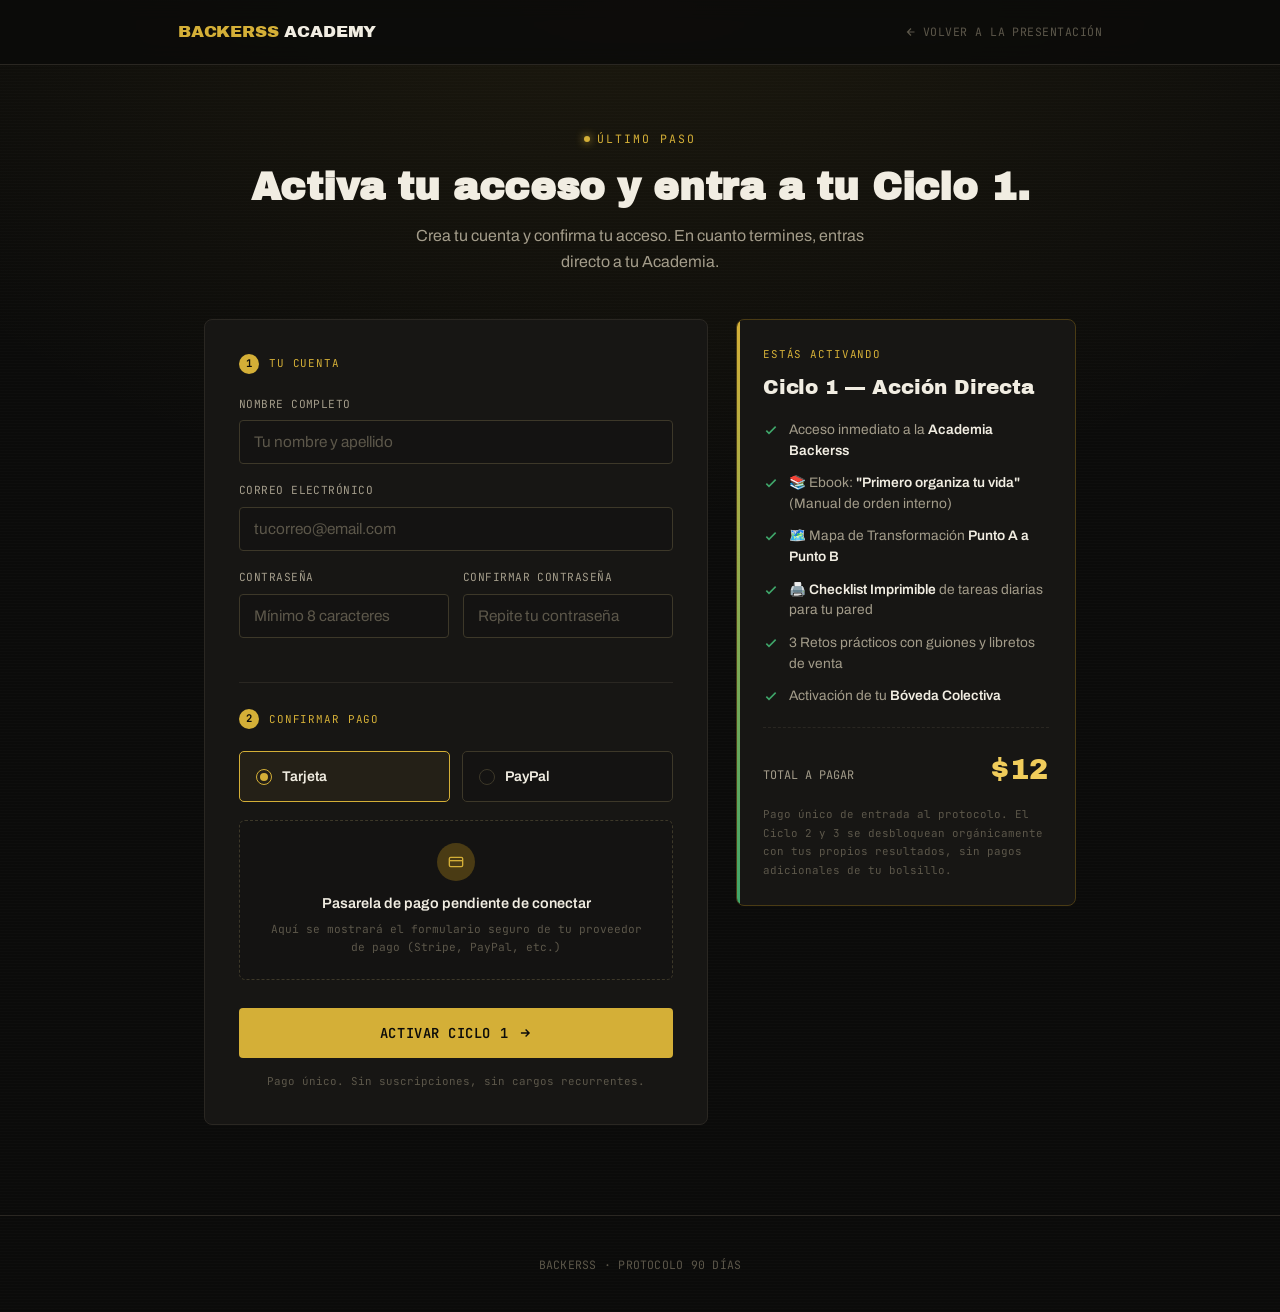
==== commit 0ca334bf: "Update auth.html" ====
--- a/auth.html
+++ b/auth.html
@@ -4,7 +4,7 @@
 <meta charset="UTF-8">
 <meta name="viewport" content="width=device-width, initial-scale=1.0">
 <title>Backerss — Activar Ciclo 1</title>
-<link rel="icon" type="image/png" href="favicon.png.png">
+<link rel="icon" type="image/png" href="favicon.png">
 <link rel="preconnect" href="https://fonts.googleapis.com">
 <link rel="preconnect" href="https://fonts.gstatic.com" crossorigin>
 <link href="https://fonts.googleapis.com/css2?family=Archivo+Black&family=Archivo:wght@400;500;600;700;800&family=JetBrains+Mono:wght@400;500;600&display=swap" rel="stylesheet">
@@ -99,7 +99,7 @@
   /* ---------- LAYOUT GRID ---------- */
   .auth-grid {
     display: grid;
-    grid-template-columns: 1fr 320px;
+    grid-template-columns: 1fr 340px;
     gap: 28px;
     align-items: start;
   }
@@ -296,6 +296,7 @@
     margin-top: 2px;
   }
   .si-text { font-size: 0.86rem; color: var(--ink-dim); line-height: 1.5; }
+  .si-text strong { color: var(--ink); font-weight: 600; }
 
   .summary-divider { margin: 20px 0; border-top: 1px dashed var(--line); }
 
@@ -305,7 +306,7 @@
     justify-content: space-between;
   }
   .sp-label { font-family: 'JetBrains Mono', monospace; font-size: 0.74rem; color: var(--ink-dim); text-transform: uppercase; }
-  .sp-amount { font-family: 'Archivo Black', sans-serif; font-size: 1.6rem; color: var(--gold-bright); }
+  .sp-amount { font-family: 'Archivo Black', sans-serif; font-size: 1.8rem; color: var(--gold-bright); }
 
   .summary-note {
     margin-top: 14px;
@@ -342,7 +343,7 @@
 
 <nav>
   <div class="wrap">
-    <div class="logo"><img src="logo-backerss.png.png" alt="Backerss"></div>
+    <div class="logo"><span style="color: var(--gold); font-family: 'Archivo Black', sans-serif;">BACKERSS</span><span class="s"> ACADEMY</span></div>
     <a href="presentacion.html" class="nav-back">
       <svg viewBox="0 0 24 24" fill="none" stroke="currentColor" stroke-width="2.4"><path d="M19 12H5M12 19l-7-7 7-7"/></svg>
       Volver a la presentación
@@ -398,21 +399,6 @@
         </div>
       </div>
 
-      <!--
-        INSTRUCCIONES PARA CONECTAR PASARELA DE PAGO REAL:
-
-        Cuando elijas tu proveedor (Stripe, PayPal, etc.), reemplaza el div
-        .pay-placeholder de abajo por el widget/checkout embebido correspondiente.
-
-        Ejemplo con Stripe Elements (requiere stripe.js cargado):
-        <div id="card-element"></div>
-
-        Ejemplo con PayPal Buttons SDK:
-        <div id="paypal-button-container"></div>
-
-        El monto a cobrar es el de .sp-amount en el panel lateral — mantenlo
-        sincronizado con lo que configures en tu proveedor de pago.
-      -->
       <div class="pay-placeholder" id="payPlaceholder">
         <span class="pp-icon">
           <svg viewBox="0 0 24 24" fill="none" stroke="currentColor" stroke-width="2"><rect x="2" y="5" width="20" height="14" rx="2"/><path d="M2 10h20"/></svg>
@@ -437,19 +423,32 @@
       <div class="summary-list">
         <div class="summary-item">
           <svg class="si-icon" viewBox="0 0 24 24" fill="none" stroke="currentColor" stroke-width="2.4"><path d="M5 13l4 4L19 7"/></svg>
-          <span class="si-text">Acceso inmediato a tu Academia</span>
-        </div>
+          <span class="si-text">Acceso inmediato a la <strong>Academia Backerss</strong></span>
+        </div>
+        
         <div class="summary-item">
           <svg class="si-icon" viewBox="0 0 24 24" fill="none" stroke="currentColor" stroke-width="2.4"><path d="M5 13l4 4L19 7"/></svg>
-          <span class="si-text">Video de bienvenida al Ciclo 1</span>
-        </div>
+          <span class="si-text">📚 Ebook: <strong>"Primero organiza tu vida"</strong> (Manual de orden interno)</span>
+        </div>
+
         <div class="summary-item">
           <svg class="si-icon" viewBox="0 0 24 24" fill="none" stroke="currentColor" stroke-width="2.4"><path d="M5 13l4 4L19 7"/></svg>
-          <span class="si-text">3 misiones con guiones, libretos y materiales</span>
-        </div>
+          <span class="si-text">🗺️ Mapa de Transformación <strong>Punto A a Punto B</strong></span>
+        </div>
+
         <div class="summary-item">
           <svg class="si-icon" viewBox="0 0 24 24" fill="none" stroke="currentColor" stroke-width="2.4"><path d="M5 13l4 4L19 7"/></svg>
-          <span class="si-text">Tu Bóveda activa desde el primer contacto</span>
+          <span class="si-text">🖨️ <strong>Checklist Imprimible</strong> de tareas diarias para tu pared</span>
+        </div>
+
+        <div class="summary-item">
+          <svg class="si-icon" viewBox="0 0 24 24" fill="none" stroke="currentColor" stroke-width="2.4"><path d="M5 13l4 4L19 7"/></svg>
+          <span class="si-text">3 Retos prácticos con guiones y libretos de venta</span>
+        </div>
+
+        <div class="summary-item">
+          <svg class="si-icon" viewBox="0 0 24 24" fill="none" stroke="currentColor" stroke-width="2.4"><path d="M5 13l4 4L19 7"/></svg>
+          <span class="si-text">Activación de tu <strong>Bóveda Colectiva</strong></span>
         </div>
       </div>
 
@@ -457,9 +456,9 @@
 
       <div class="summary-price-row">
         <span class="sp-label">Total a pagar</span>
-        <span class="sp-amount mono">$20</span>
-      </div>
-      <p class="summary-note">Pago único de entrada al protocolo. El Ciclo 2 y 3 se desbloquean con tus propios resultados — sin pagos adicionales.</p>
+        <span class="sp-amount mono">$12</span>
+      </div>
+      <p class="summary-note">Pago único de entrada al protocolo. El Ciclo 2 y 3 se desbloquean orgánicamente con tus propios resultados, sin pagos adicionales de tu bolsillo.</p>
     </aside>
   </form>
 </main>
@@ -476,7 +475,7 @@
   var mismatchHint = document.getElementById('passwordMismatchHint');
   var payOptions = document.querySelectorAll('.pay-option');
 
-  // Payment method selector (visual only for now)
+  // Payment method selector
   payOptions.forEach(function (opt) {
     opt.addEventListener('click', function () {
       payOptions.forEach(function (o) { o.classList.remove('is-selected'); });
@@ -500,23 +499,10 @@
 
   form.addEventListener('submit', function (e) {
     e.preventDefault();
-
     if (!checkPasswordsMatch()) {
       passwordConfirm.focus();
       return;
     }
-
-    /*
-      INTEGRACIÓN PENDIENTE:
-      Aquí es donde, una vez conectado el backend (Supabase Auth + pasarela
-      de pago), se debe:
-        1. Crear el usuario (correo + contraseña) en Supabase.
-        2. Procesar el pago a través del proveedor elegido.
-        3. Solo si el pago es exitoso, redirigir a dashboard.html.
-
-      Por ahora, mientras se construye esa integración, el formulario
-      simplemente simula el registro y avanza directo al dashboard.
-    */
     window.location.href = 'dashboard.html';
   });
 })();
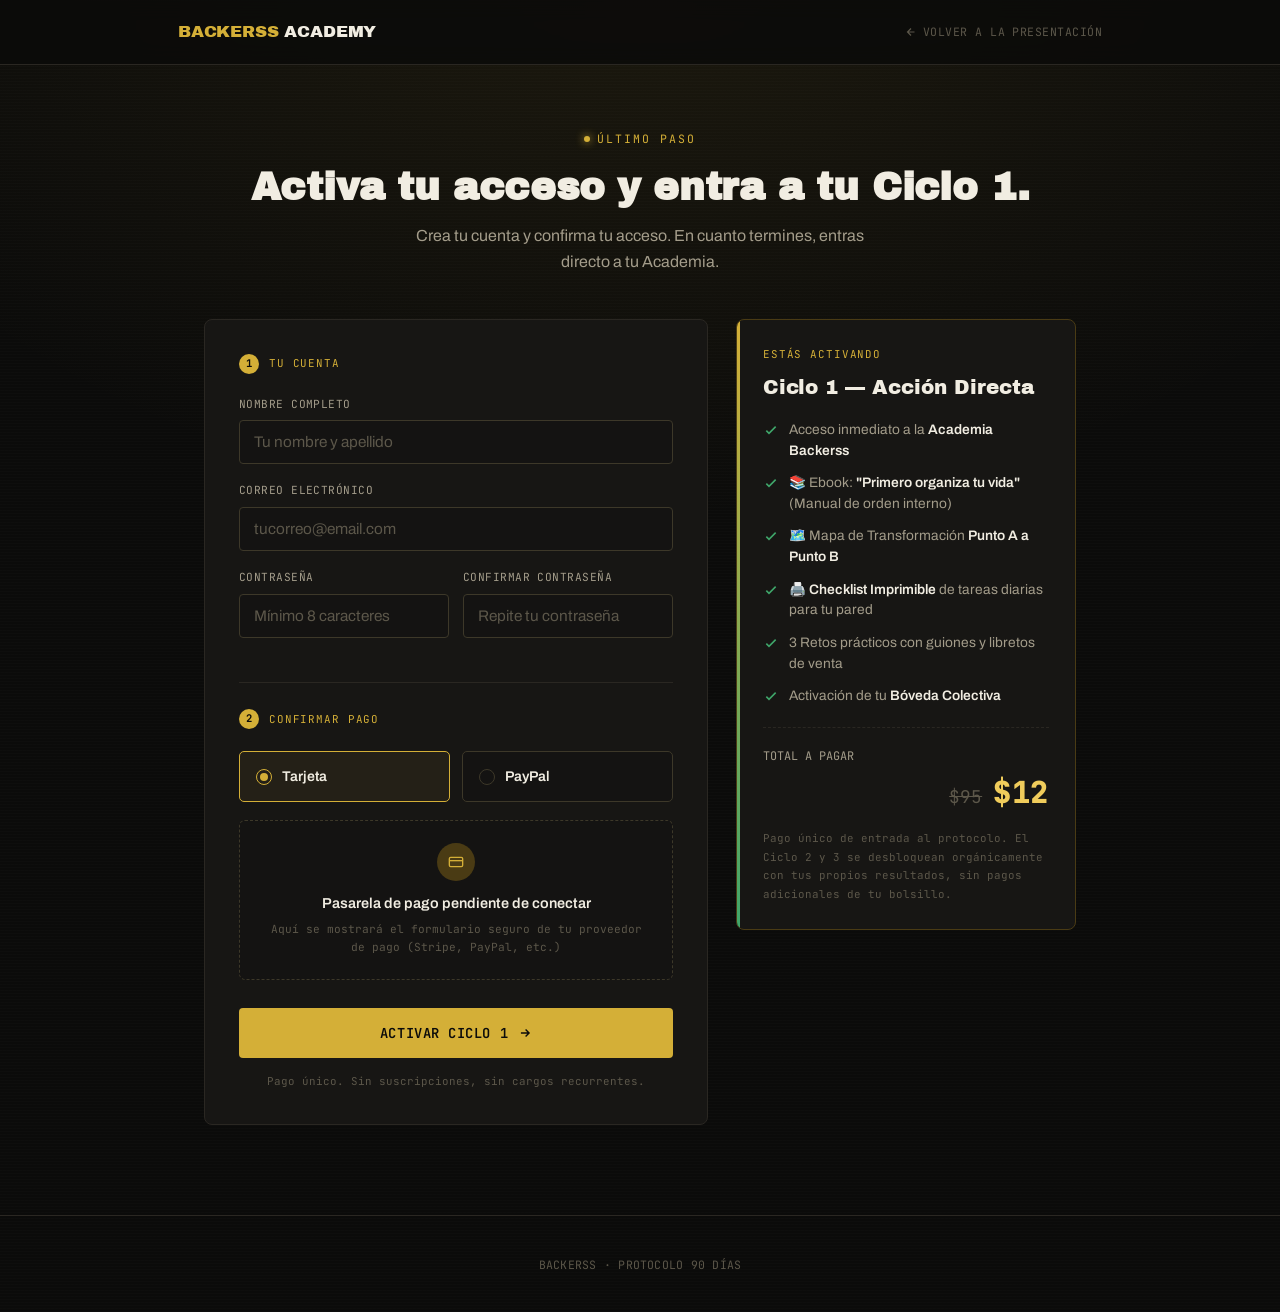
==== commit a30da640: "Update auth.html" ====
--- a/auth.html
+++ b/auth.html
@@ -302,12 +302,12 @@
 
   .summary-price-row {
     display: flex;
-    align-items: baseline;
-    justify-content: space-between;
-  }
-  .sp-label { font-family: 'JetBrains Mono', monospace; font-size: 0.74rem; color: var(--ink-dim); text-transform: uppercase; }
-  .sp-amount { font-family: 'Archivo Black', sans-serif; font-size: 1.8rem; color: var(--gold-bright); }
-
+    flex-direction: column;
+    align-items: flex-end;
+    gap: 4px;
+  }
+  .sp-label { align-self: flex-start; font-family: 'JetBrains Mono', monospace; font-size: 0.74rem; color: var(--ink-dim); text-transform: uppercase; }
+  
   .summary-note {
     margin-top: 14px;
     font-family: 'JetBrains Mono', monospace;
@@ -456,7 +456,10 @@
 
       <div class="summary-price-row">
         <span class="sp-label">Total a pagar</span>
-        <span class="sp-amount mono">$12</span>
+        <div>
+          <span style="text-decoration: line-through; color: var(--ink-faint); font-family: 'JetBrains Mono', monospace; font-size: 1.1rem; margin-right: 8px;">$95</span>
+          <span class="sp-amount mono" style="font-size: 1.9rem; color: var(--gold-bright); font-weight: 800;">$12</span>
+        </div>
       </div>
       <p class="summary-note">Pago único de entrada al protocolo. El Ciclo 2 y 3 se desbloquean orgánicamente con tus propios resultados, sin pagos adicionales de tu bolsillo.</p>
     </aside>
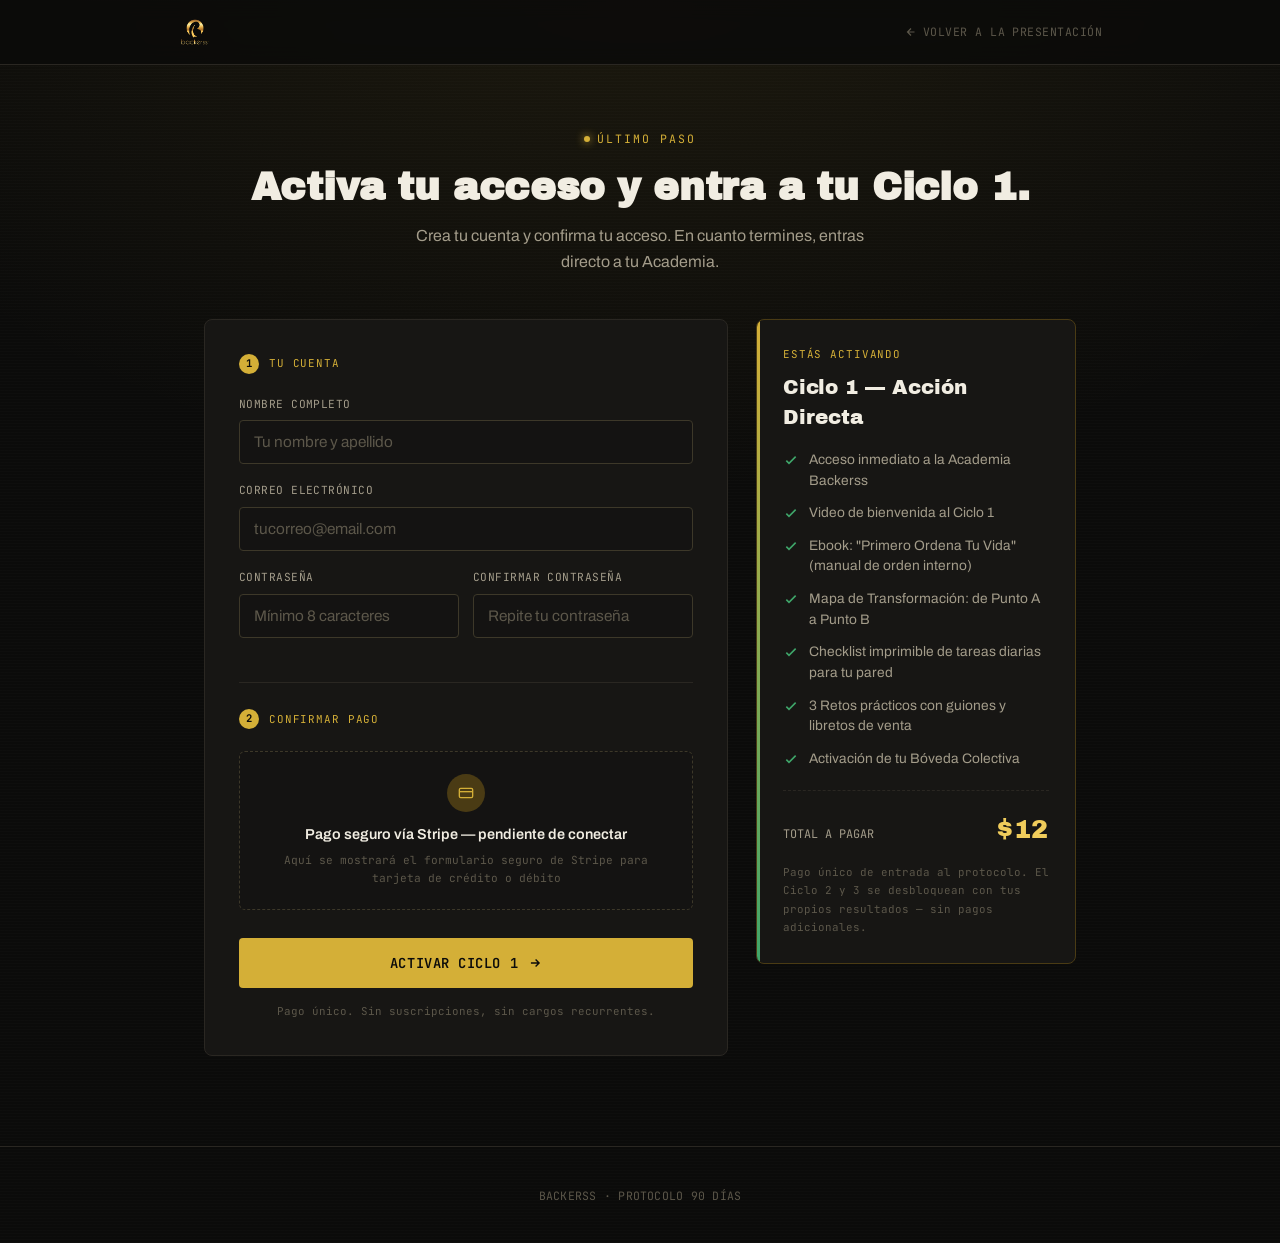
==== commit 9f6d26e6: "Update auth.html" ====
--- a/auth.html
+++ b/auth.html
@@ -4,7 +4,7 @@
 <meta charset="UTF-8">
 <meta name="viewport" content="width=device-width, initial-scale=1.0">
 <title>Backerss — Activar Ciclo 1</title>
-<link rel="icon" type="image/png" href="favicon.png">
+<link rel="icon" type="image/png" href="favicon.png.png">
 <link rel="preconnect" href="https://fonts.googleapis.com">
 <link rel="preconnect" href="https://fonts.gstatic.com" crossorigin>
 <link href="https://fonts.googleapis.com/css2?family=Archivo+Black&family=Archivo:wght@400;500;600;700;800&family=JetBrains+Mono:wght@400;500;600&display=swap" rel="stylesheet">
@@ -99,7 +99,7 @@
   /* ---------- LAYOUT GRID ---------- */
   .auth-grid {
     display: grid;
-    grid-template-columns: 1fr 340px;
+    grid-template-columns: 1fr 320px;
     gap: 28px;
     align-items: start;
   }
@@ -296,18 +296,17 @@
     margin-top: 2px;
   }
   .si-text { font-size: 0.86rem; color: var(--ink-dim); line-height: 1.5; }
-  .si-text strong { color: var(--ink); font-weight: 600; }
 
   .summary-divider { margin: 20px 0; border-top: 1px dashed var(--line); }
 
   .summary-price-row {
     display: flex;
-    flex-direction: column;
-    align-items: flex-end;
-    gap: 4px;
-  }
-  .sp-label { align-self: flex-start; font-family: 'JetBrains Mono', monospace; font-size: 0.74rem; color: var(--ink-dim); text-transform: uppercase; }
-  
+    align-items: baseline;
+    justify-content: space-between;
+  }
+  .sp-label { font-family: 'JetBrains Mono', monospace; font-size: 0.74rem; color: var(--ink-dim); text-transform: uppercase; }
+  .sp-amount { font-family: 'Archivo Black', sans-serif; font-size: 1.6rem; color: var(--gold-bright); }
+
   .summary-note {
     margin-top: 14px;
     font-family: 'JetBrains Mono', monospace;
@@ -343,7 +342,7 @@
 
 <nav>
   <div class="wrap">
-    <div class="logo"><span style="color: var(--gold); font-family: 'Archivo Black', sans-serif;">BACKERSS</span><span class="s"> ACADEMY</span></div>
+    <div class="logo"><img src="logo-backerss.png.png" alt="Backerss"></div>
     <a href="presentacion.html" class="nav-back">
       <svg viewBox="0 0 24 24" fill="none" stroke="currentColor" stroke-width="2.4"><path d="M19 12H5M12 19l-7-7 7-7"/></svg>
       Volver a la presentación
@@ -388,23 +387,24 @@
 
       <div class="step-label"><span class="num">2</span> CONFIRMAR PAGO</div>
 
-      <div class="pay-options">
-        <div class="pay-option is-selected" data-method="card">
-          <span class="po-dot"></span>
-          <span class="po-label">Tarjeta</span>
-        </div>
-        <div class="pay-option" data-method="paypal">
-          <span class="po-dot"></span>
-          <span class="po-label">PayPal</span>
-        </div>
-      </div>
-
+      <!--
+        INSTRUCCIONES PARA CONECTAR STRIPE (cuando la cuenta esté lista):
+
+        Reemplaza el div .pay-placeholder de abajo por Stripe Elements,
+        cargando primero stripe.js:
+
+        <script src="https://js.stripe.com/v3/"></script>
+        <div id="card-element"></div>
+
+        El monto a cobrar es el de .sp-amount en el panel lateral — mantenlo
+        sincronizado con el Price ID configurado en tu cuenta de Stripe.
+      -->
       <div class="pay-placeholder" id="payPlaceholder">
         <span class="pp-icon">
           <svg viewBox="0 0 24 24" fill="none" stroke="currentColor" stroke-width="2"><rect x="2" y="5" width="20" height="14" rx="2"/><path d="M2 10h20"/></svg>
         </span>
-        <div class="pp-title">Pasarela de pago pendiente de conectar</div>
-        <div class="pp-sub">Aquí se mostrará el formulario seguro de tu proveedor de pago (Stripe, PayPal, etc.)</div>
+        <div class="pp-title">Pago seguro vía Stripe — pendiente de conectar</div>
+        <div class="pp-sub">Aquí se mostrará el formulario seguro de Stripe para tarjeta de crédito o débito</div>
       </div>
 
       <div class="form-foot">
@@ -423,32 +423,31 @@
       <div class="summary-list">
         <div class="summary-item">
           <svg class="si-icon" viewBox="0 0 24 24" fill="none" stroke="currentColor" stroke-width="2.4"><path d="M5 13l4 4L19 7"/></svg>
-          <span class="si-text">Acceso inmediato a la <strong>Academia Backerss</strong></span>
-        </div>
-        
-        <div class="summary-item">
-          <svg class="si-icon" viewBox="0 0 24 24" fill="none" stroke="currentColor" stroke-width="2.4"><path d="M5 13l4 4L19 7"/></svg>
-          <span class="si-text">📚 Ebook: <strong>"Primero organiza tu vida"</strong> (Manual de orden interno)</span>
-        </div>
-
-        <div class="summary-item">
-          <svg class="si-icon" viewBox="0 0 24 24" fill="none" stroke="currentColor" stroke-width="2.4"><path d="M5 13l4 4L19 7"/></svg>
-          <span class="si-text">🗺️ Mapa de Transformación <strong>Punto A a Punto B</strong></span>
-        </div>
-
-        <div class="summary-item">
-          <svg class="si-icon" viewBox="0 0 24 24" fill="none" stroke="currentColor" stroke-width="2.4"><path d="M5 13l4 4L19 7"/></svg>
-          <span class="si-text">🖨️ <strong>Checklist Imprimible</strong> de tareas diarias para tu pared</span>
-        </div>
-
+          <span class="si-text">Acceso inmediato a la Academia Backerss</span>
+        </div>
+        <div class="summary-item">
+          <svg class="si-icon" viewBox="0 0 24 24" fill="none" stroke="currentColor" stroke-width="2.4"><path d="M5 13l4 4L19 7"/></svg>
+          <span class="si-text">Video de bienvenida al Ciclo 1</span>
+        </div>
+        <div class="summary-item">
+          <svg class="si-icon" viewBox="0 0 24 24" fill="none" stroke="currentColor" stroke-width="2.4"><path d="M5 13l4 4L19 7"/></svg>
+          <span class="si-text">Ebook: "Primero Ordena Tu Vida" (manual de orden interno)</span>
+        </div>
+        <div class="summary-item">
+          <svg class="si-icon" viewBox="0 0 24 24" fill="none" stroke="currentColor" stroke-width="2.4"><path d="M5 13l4 4L19 7"/></svg>
+          <span class="si-text">Mapa de Transformación: de Punto A a Punto B</span>
+        </div>
+        <div class="summary-item">
+          <svg class="si-icon" viewBox="0 0 24 24" fill="none" stroke="currentColor" stroke-width="2.4"><path d="M5 13l4 4L19 7"/></svg>
+          <span class="si-text">Checklist imprimible de tareas diarias para tu pared</span>
+        </div>
         <div class="summary-item">
           <svg class="si-icon" viewBox="0 0 24 24" fill="none" stroke="currentColor" stroke-width="2.4"><path d="M5 13l4 4L19 7"/></svg>
           <span class="si-text">3 Retos prácticos con guiones y libretos de venta</span>
         </div>
-
-        <div class="summary-item">
-          <svg class="si-icon" viewBox="0 0 24 24" fill="none" stroke="currentColor" stroke-width="2.4"><path d="M5 13l4 4L19 7"/></svg>
-          <span class="si-text">Activación de tu <strong>Bóveda Colectiva</strong></span>
+        <div class="summary-item">
+          <svg class="si-icon" viewBox="0 0 24 24" fill="none" stroke="currentColor" stroke-width="2.4"><path d="M5 13l4 4L19 7"/></svg>
+          <span class="si-text">Activación de tu Bóveda Colectiva</span>
         </div>
       </div>
 
@@ -456,12 +455,9 @@
 
       <div class="summary-price-row">
         <span class="sp-label">Total a pagar</span>
-        <div>
-          <span style="text-decoration: line-through; color: var(--ink-faint); font-family: 'JetBrains Mono', monospace; font-size: 1.1rem; margin-right: 8px;">$95</span>
-          <span class="sp-amount mono" style="font-size: 1.9rem; color: var(--gold-bright); font-weight: 800;">$12</span>
-        </div>
-      </div>
-      <p class="summary-note">Pago único de entrada al protocolo. El Ciclo 2 y 3 se desbloquean orgánicamente con tus propios resultados, sin pagos adicionales de tu bolsillo.</p>
+        <span class="sp-amount mono">$12</span>
+      </div>
+      <p class="summary-note">Pago único de entrada al protocolo. El Ciclo 2 y 3 se desbloquean con tus propios resultados — sin pagos adicionales.</p>
     </aside>
   </form>
 </main>
@@ -476,15 +472,6 @@
   var password = document.getElementById('password');
   var passwordConfirm = document.getElementById('passwordConfirm');
   var mismatchHint = document.getElementById('passwordMismatchHint');
-  var payOptions = document.querySelectorAll('.pay-option');
-
-  // Payment method selector
-  payOptions.forEach(function (opt) {
-    opt.addEventListener('click', function () {
-      payOptions.forEach(function (o) { o.classList.remove('is-selected'); });
-      opt.classList.add('is-selected');
-    });
-  });
 
   function checkPasswordsMatch() {
     if (passwordConfirm.value && password.value !== passwordConfirm.value) {
@@ -502,10 +489,23 @@
 
   form.addEventListener('submit', function (e) {
     e.preventDefault();
+
     if (!checkPasswordsMatch()) {
       passwordConfirm.focus();
       return;
     }
+
+    /*
+      INTEGRACIÓN PENDIENTE:
+      Aquí es donde, una vez conectado el backend (Supabase Auth + pasarela
+      de pago), se debe:
+        1. Crear el usuario (correo + contraseña) en Supabase.
+        2. Procesar el pago a través del proveedor elegido.
+        3. Solo si el pago es exitoso, redirigir a dashboard.html.
+
+      Por ahora, mientras se construye esa integración, el formulario
+      simplemente simula el registro y avanza directo al dashboard.
+    */
     window.location.href = 'dashboard.html';
   });
 })();
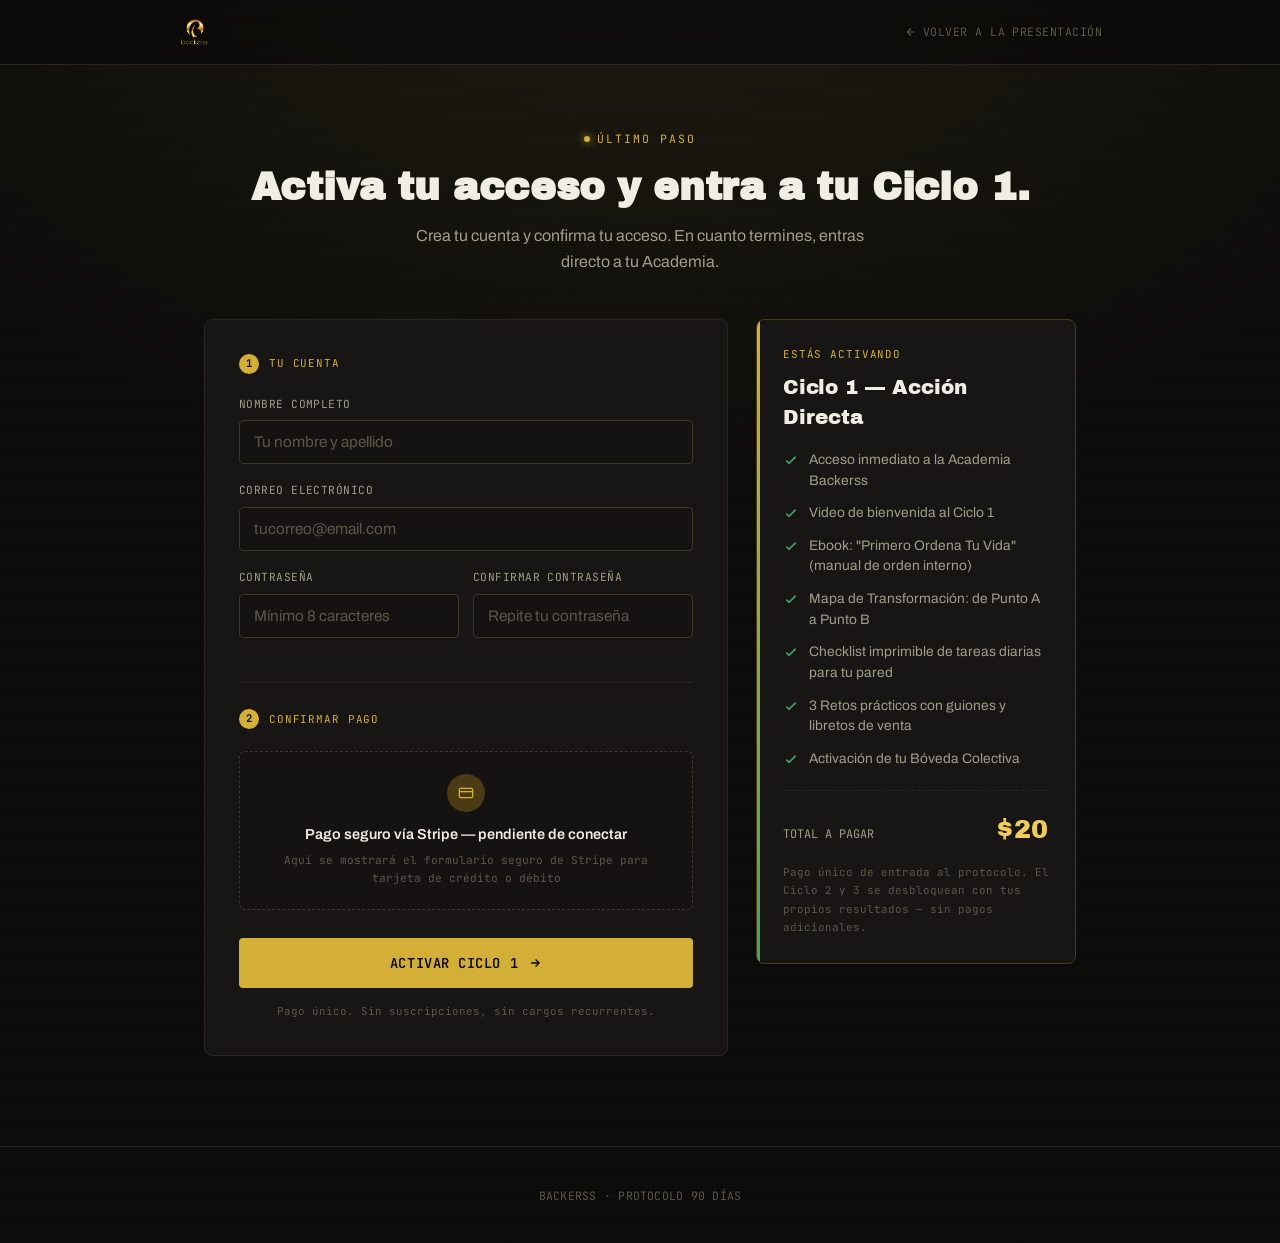
==== commit 8f3ac32b: "Update auth.html" ====
--- a/auth.html
+++ b/auth.html
@@ -455,7 +455,7 @@
 
       <div class="summary-price-row">
         <span class="sp-label">Total a pagar</span>
-        <span class="sp-amount mono">$12</span>
+        <span class="sp-amount mono">$20</span>
       </div>
       <p class="summary-note">Pago único de entrada al protocolo. El Ciclo 2 y 3 se desbloquean con tus propios resultados — sin pagos adicionales.</p>
     </aside>
